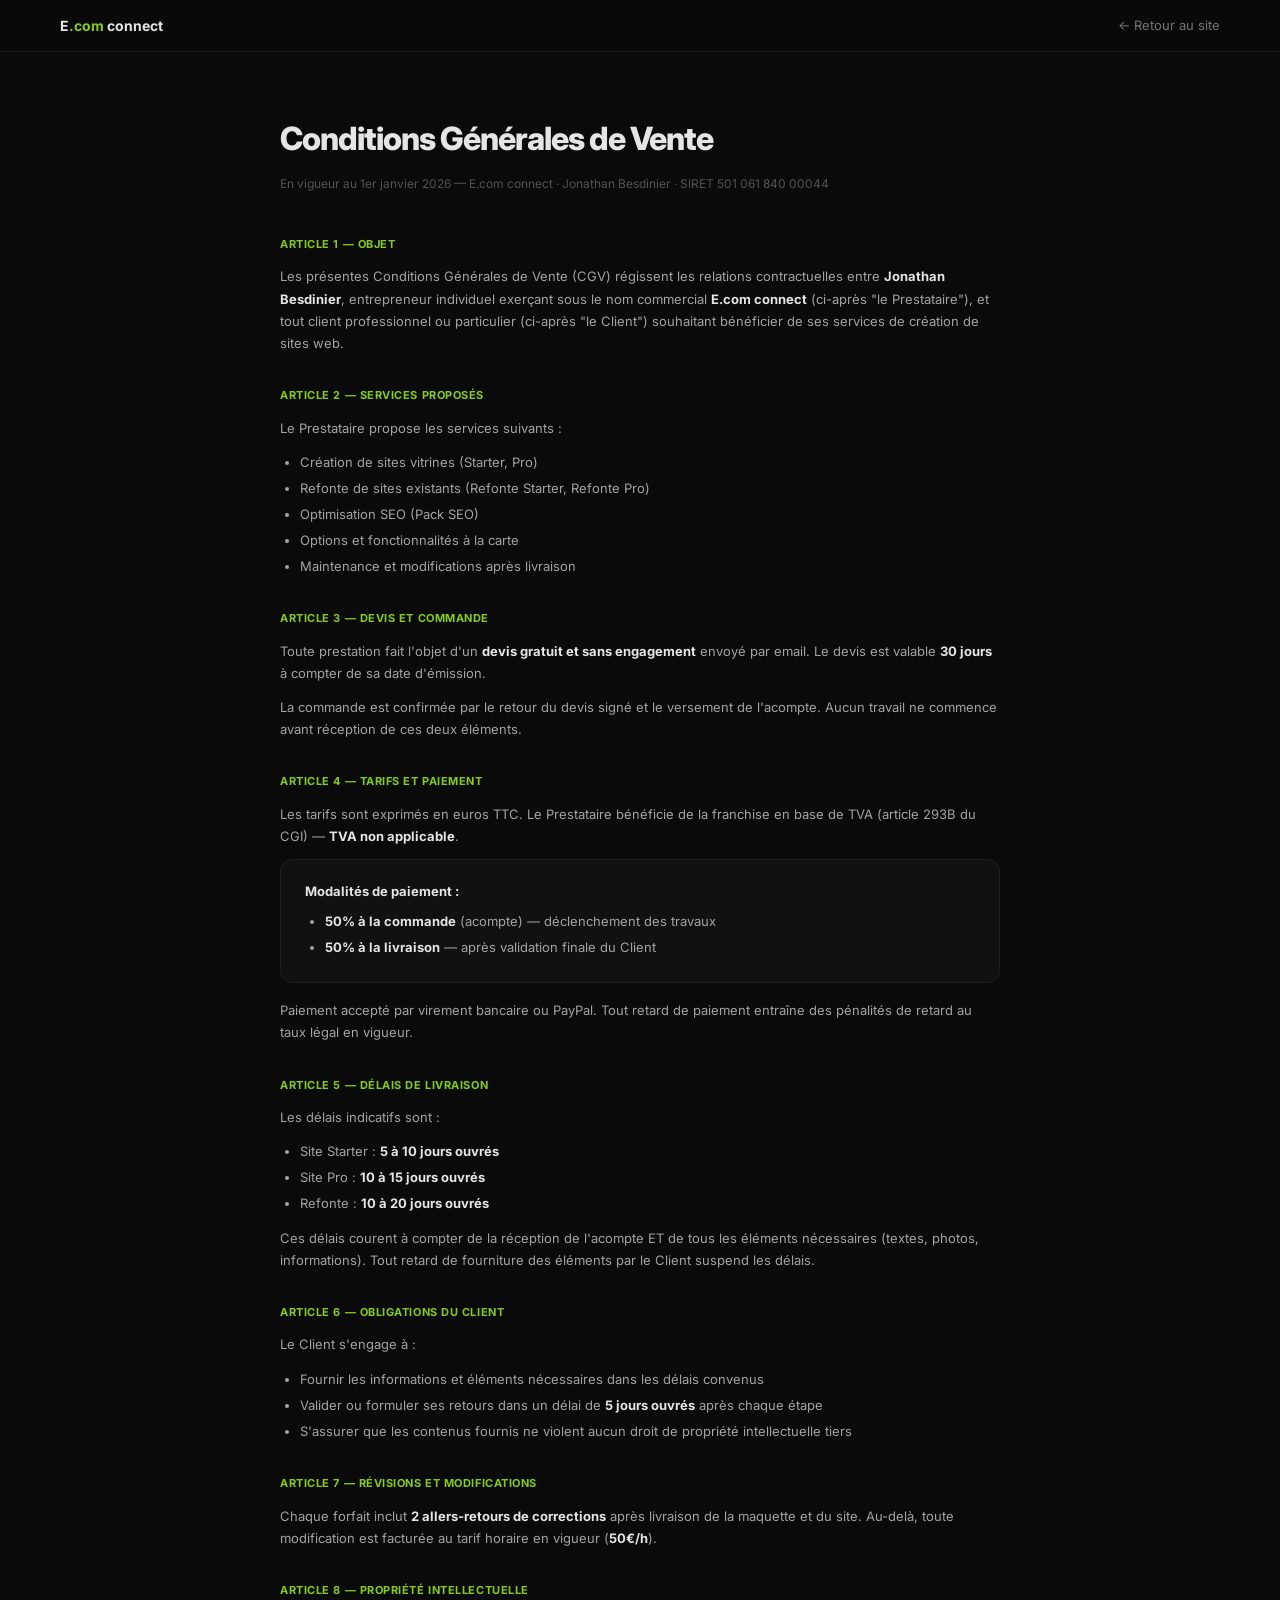
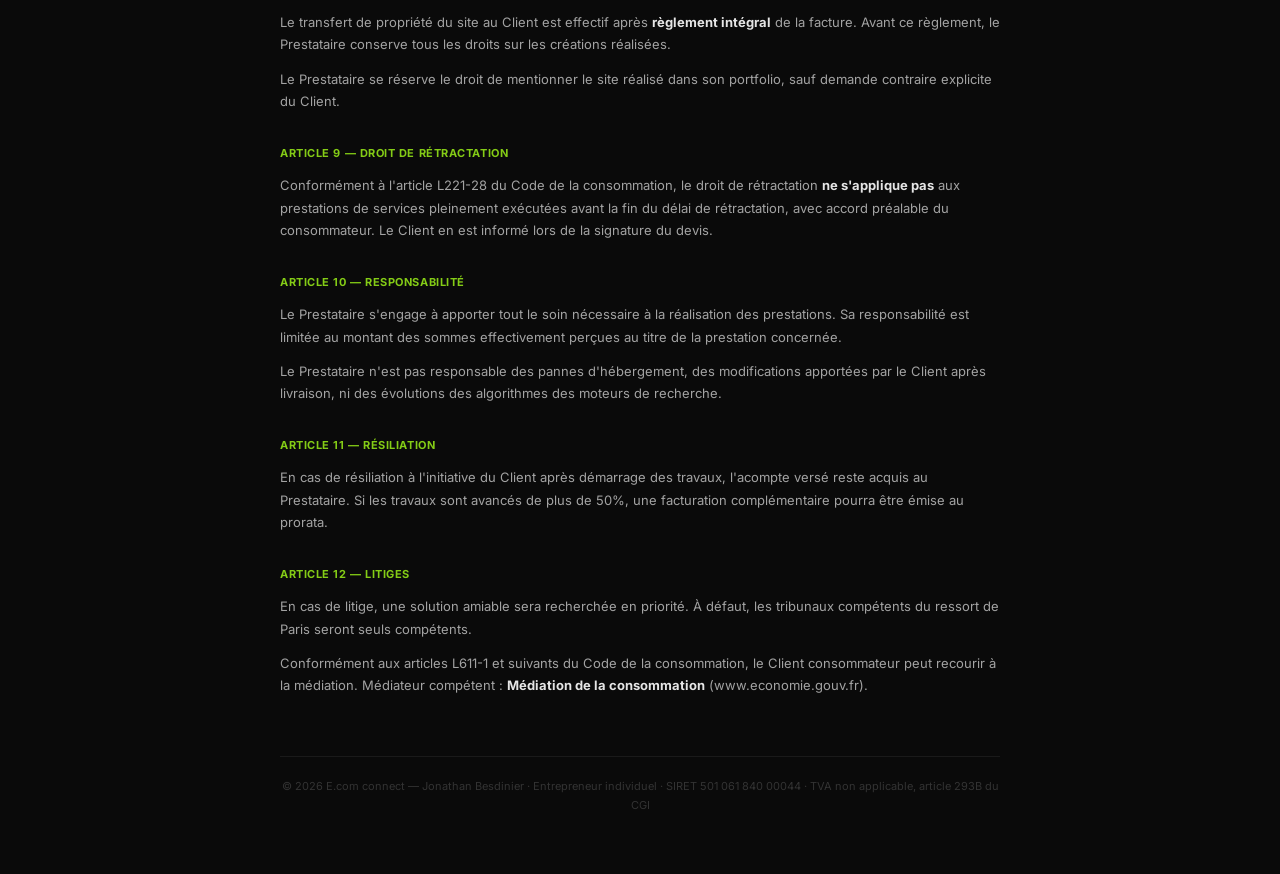
==== cgv.html @ ab317532 "Initial commit — Site vitrine E.com connect - Page principale (Ecomm-Connect-Presentation.html) - Ch" ====
<!DOCTYPE html>
<html lang="fr">
<head>
<meta charset="UTF-8">
<meta name="viewport" content="width=device-width, initial-scale=1.0">
<title>Conditions Générales de Vente — E.com connect</title>
<style>
  @import url('https://fonts.googleapis.com/css2?family=Inter:wght@400;500;600;700;800&display=swap');
  *{margin:0;padding:0;box-sizing:border-box}
  body{font-family:'Inter',sans-serif;background:#0a0a0a;color:#f0f0f0;line-height:1.7}
  .topbar{position:sticky;top:0;background:rgba(10,10,10,0.95);backdrop-filter:blur(20px);border-bottom:1px solid #1a1a1a;padding:0 60px;height:52px;display:flex;align-items:center;justify-content:space-between;z-index:100}
  .topbar a{font-size:13px;color:#737373;text-decoration:none}
  .topbar a:hover{color:#84cc16}
  .topbar .logo{font-size:14px;font-weight:700;color:#e5e5e5}
  .topbar .logo span{color:#84cc16}
  .container{max-width:800px;margin:0 auto;padding:60px 40px}
  h1{font-size:32px;font-weight:800;color:#e5e5e5;letter-spacing:-1px;margin-bottom:8px}
  .date{font-size:12px;color:#525252;margin-bottom:40px}
  h2{font-size:11px;font-weight:700;color:#84cc16;margin:32px 0 12px;text-transform:uppercase;letter-spacing:.05em}
  p{font-size:13px;color:#a3a3a3;margin-bottom:12px}
  ul{padding-left:20px;margin-bottom:12px}
  ul li{font-size:13px;color:#a3a3a3;margin-bottom:4px}
  strong{color:#e5e5e5}
  .card{background:#111;border:1px solid #1f1f1f;border-radius:12px;padding:20px 24px;margin-bottom:16px}
  .article-num{font-size:10px;color:#525252;font-weight:700;letter-spacing:.08em;text-transform:uppercase;margin-bottom:4px}
  footer-legal{display:block;margin-top:60px;padding-top:20px;border-top:1px solid #1a1a1a;font-size:11px;color:#333;text-align:center}
</style>
</head>
<body>

<div class="topbar">
  <div class="logo">E<span>.com</span> connect</div>
  <a href="Ecomm-Connect-Presentation.html">← Retour au site</a>
</div>

<div class="container">
  <h1>Conditions Générales de Vente</h1>
  <div class="date">En vigueur au 1er janvier 2026 — E.com connect · Jonathan Besdinier · SIRET 501 061 840 00044</div>

  <h2>Article 1 — Objet</h2>
  <p>Les présentes Conditions Générales de Vente (CGV) régissent les relations contractuelles entre <strong>Jonathan Besdinier</strong>, entrepreneur individuel exerçant sous le nom commercial <strong>E.com connect</strong> (ci-après "le Prestataire"), et tout client professionnel ou particulier (ci-après "le Client") souhaitant bénéficier de ses services de création de sites web.</p>

  <h2>Article 2 — Services proposés</h2>
  <p>Le Prestataire propose les services suivants :</p>
  <ul>
    <li>Création de sites vitrines (Starter, Pro)</li>
    <li>Refonte de sites existants (Refonte Starter, Refonte Pro)</li>
    <li>Optimisation SEO (Pack SEO)</li>
    <li>Options et fonctionnalités à la carte</li>
    <li>Maintenance et modifications après livraison</li>
  </ul>

  <h2>Article 3 — Devis et commande</h2>
  <p>Toute prestation fait l'objet d'un <strong>devis gratuit et sans engagement</strong> envoyé par email. Le devis est valable <strong>30 jours</strong> à compter de sa date d'émission.</p>
  <p>La commande est confirmée par le retour du devis signé et le versement de l'acompte. Aucun travail ne commence avant réception de ces deux éléments.</p>

  <h2>Article 4 — Tarifs et paiement</h2>
  <p>Les tarifs sont exprimés en euros TTC. Le Prestataire bénéficie de la franchise en base de TVA (article 293B du CGI) — <strong>TVA non applicable</strong>.</p>
  <div class="card">
    <p style="margin-bottom:8px"><strong>Modalités de paiement :</strong></p>
    <ul style="margin:0">
      <li><strong>50% à la commande</strong> (acompte) — déclenchement des travaux</li>
      <li><strong>50% à la livraison</strong> — après validation finale du Client</li>
    </ul>
  </div>
  <p>Paiement accepté par virement bancaire ou PayPal. Tout retard de paiement entraîne des pénalités de retard au taux légal en vigueur.</p>

  <h2>Article 5 — Délais de livraison</h2>
  <p>Les délais indicatifs sont :</p>
  <ul>
    <li>Site Starter : <strong>5 à 10 jours ouvrés</strong></li>
    <li>Site Pro : <strong>10 à 15 jours ouvrés</strong></li>
    <li>Refonte : <strong>10 à 20 jours ouvrés</strong></li>
  </ul>
  <p>Ces délais courent à compter de la réception de l'acompte ET de tous les éléments nécessaires (textes, photos, informations). Tout retard de fourniture des éléments par le Client suspend les délais.</p>

  <h2>Article 6 — Obligations du client</h2>
  <p>Le Client s'engage à :</p>
  <ul>
    <li>Fournir les informations et éléments nécessaires dans les délais convenus</li>
    <li>Valider ou formuler ses retours dans un délai de <strong>5 jours ouvrés</strong> après chaque étape</li>
    <li>S'assurer que les contenus fournis ne violent aucun droit de propriété intellectuelle tiers</li>
  </ul>

  <h2>Article 7 — Révisions et modifications</h2>
  <p>Chaque forfait inclut <strong>2 allers-retours de corrections</strong> après livraison de la maquette et du site. Au-delà, toute modification est facturée au tarif horaire en vigueur (<strong>50€/h</strong>).</p>

  <h2>Article 8 — Propriété intellectuelle</h2>
  <p>Le transfert de propriété du site au Client est effectif après <strong>règlement intégral</strong> de la facture. Avant ce règlement, le Prestataire conserve tous les droits sur les créations réalisées.</p>
  <p>Le Prestataire se réserve le droit de mentionner le site réalisé dans son portfolio, sauf demande contraire explicite du Client.</p>

  <h2>Article 9 — Droit de rétractation</h2>
  <p>Conformément à l'article L221-28 du Code de la consommation, le droit de rétractation <strong>ne s'applique pas</strong> aux prestations de services pleinement exécutées avant la fin du délai de rétractation, avec accord préalable du consommateur. Le Client en est informé lors de la signature du devis.</p>

  <h2>Article 10 — Responsabilité</h2>
  <p>Le Prestataire s'engage à apporter tout le soin nécessaire à la réalisation des prestations. Sa responsabilité est limitée au montant des sommes effectivement perçues au titre de la prestation concernée.</p>
  <p>Le Prestataire n'est pas responsable des pannes d'hébergement, des modifications apportées par le Client après livraison, ni des évolutions des algorithmes des moteurs de recherche.</p>

  <h2>Article 11 — Résiliation</h2>
  <p>En cas de résiliation à l'initiative du Client après démarrage des travaux, l'acompte versé reste acquis au Prestataire. Si les travaux sont avancés de plus de 50%, une facturation complémentaire pourra être émise au prorata.</p>

  <h2>Article 12 — Litiges</h2>
  <p>En cas de litige, une solution amiable sera recherchée en priorité. À défaut, les tribunaux compétents du ressort de Paris seront seuls compétents.</p>
  <p>Conformément aux articles L611-1 et suivants du Code de la consommation, le Client consommateur peut recourir à la médiation. Médiateur compétent : <strong>Médiation de la consommation</strong> (www.economie.gouv.fr).</p>

  <footer-legal>© 2026 E.com connect — Jonathan Besdinier · Entrepreneur individuel · SIRET 501 061 840 00044 · TVA non applicable, article 293B du CGI</footer-legal>
</div>

</body>
</html>
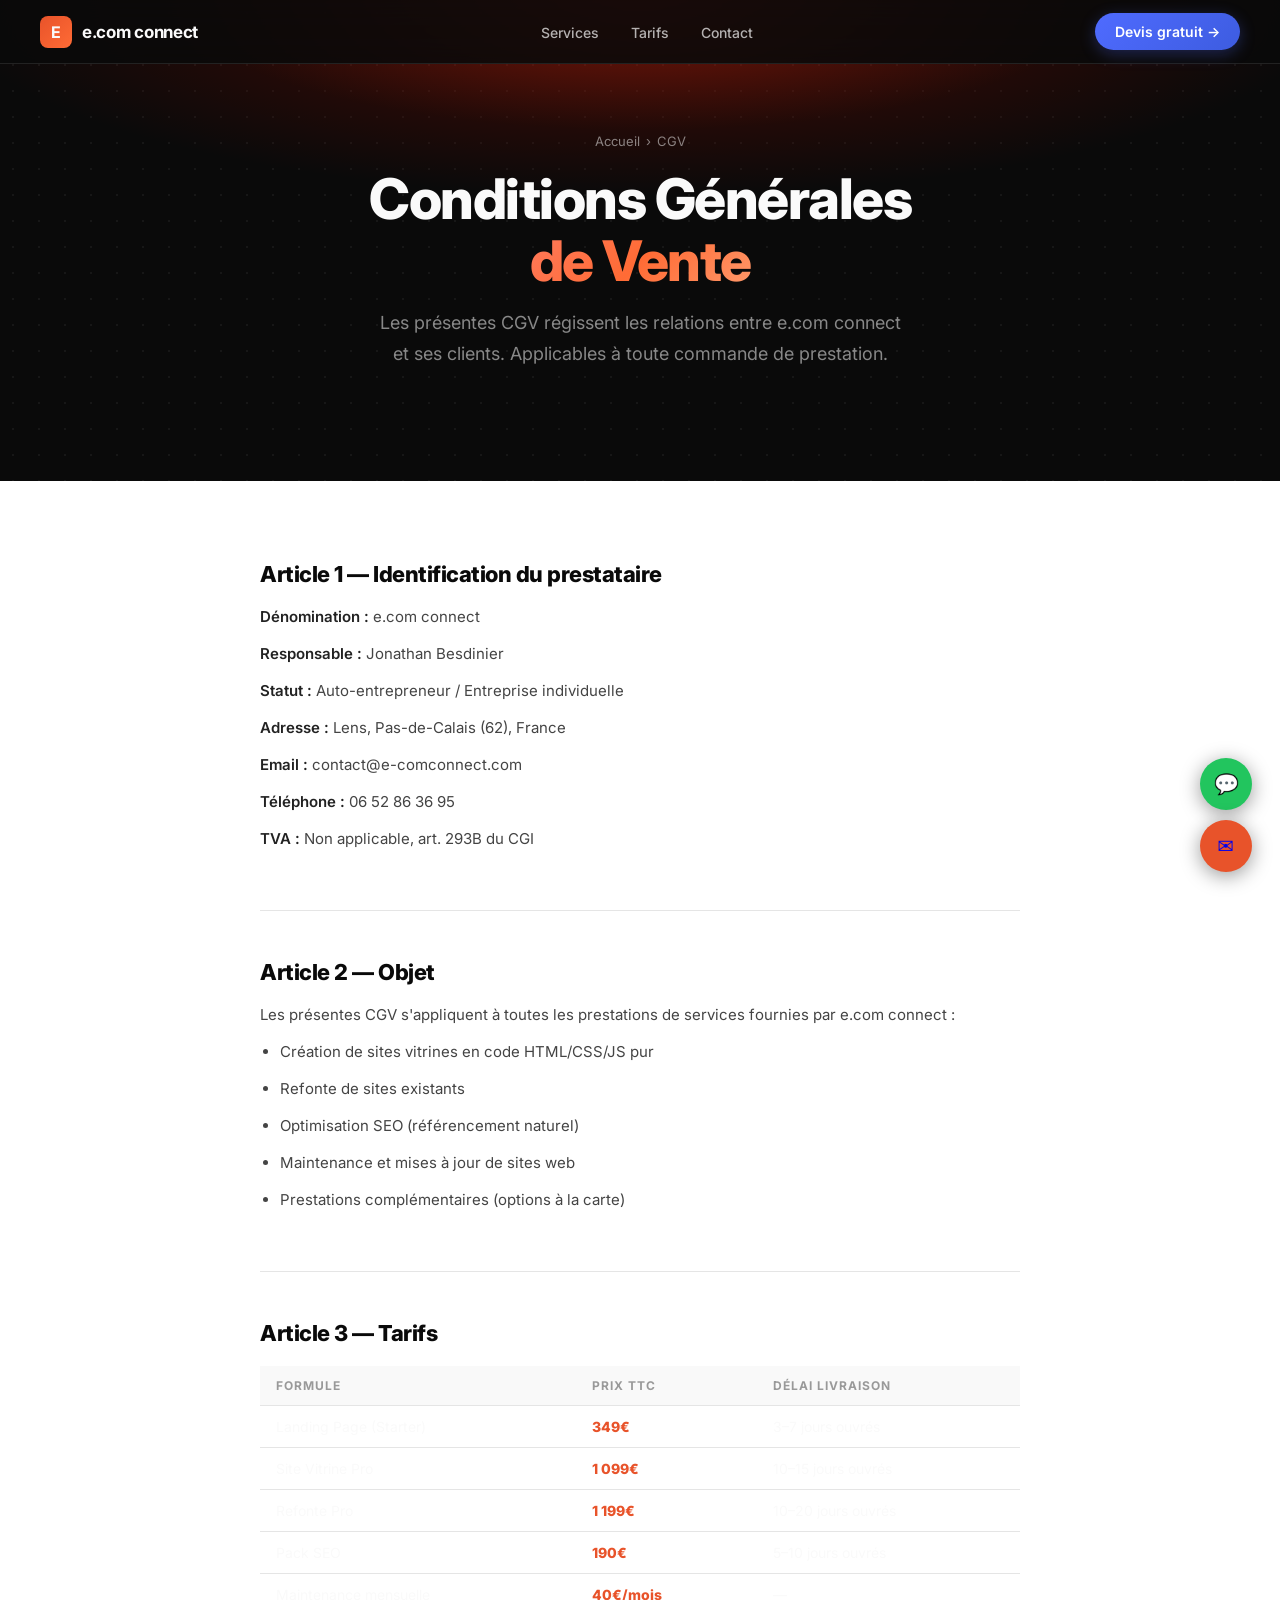
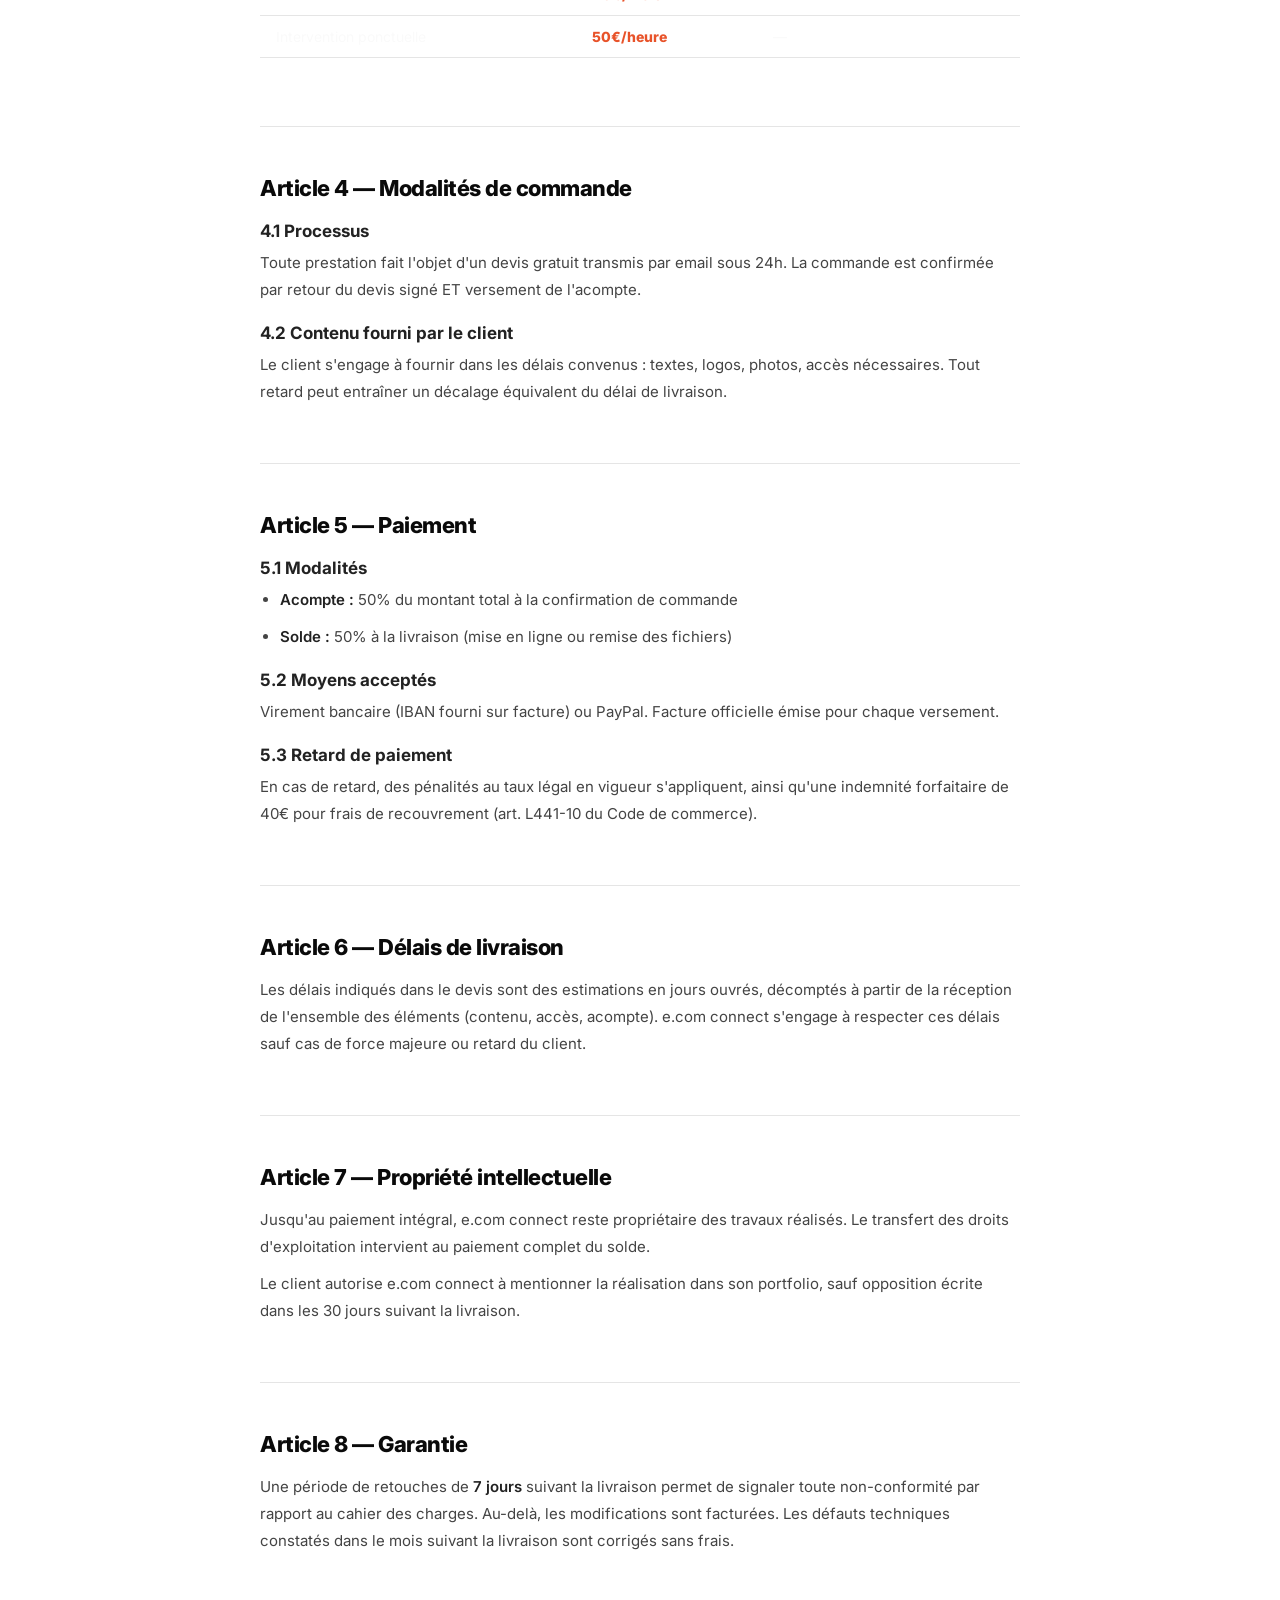
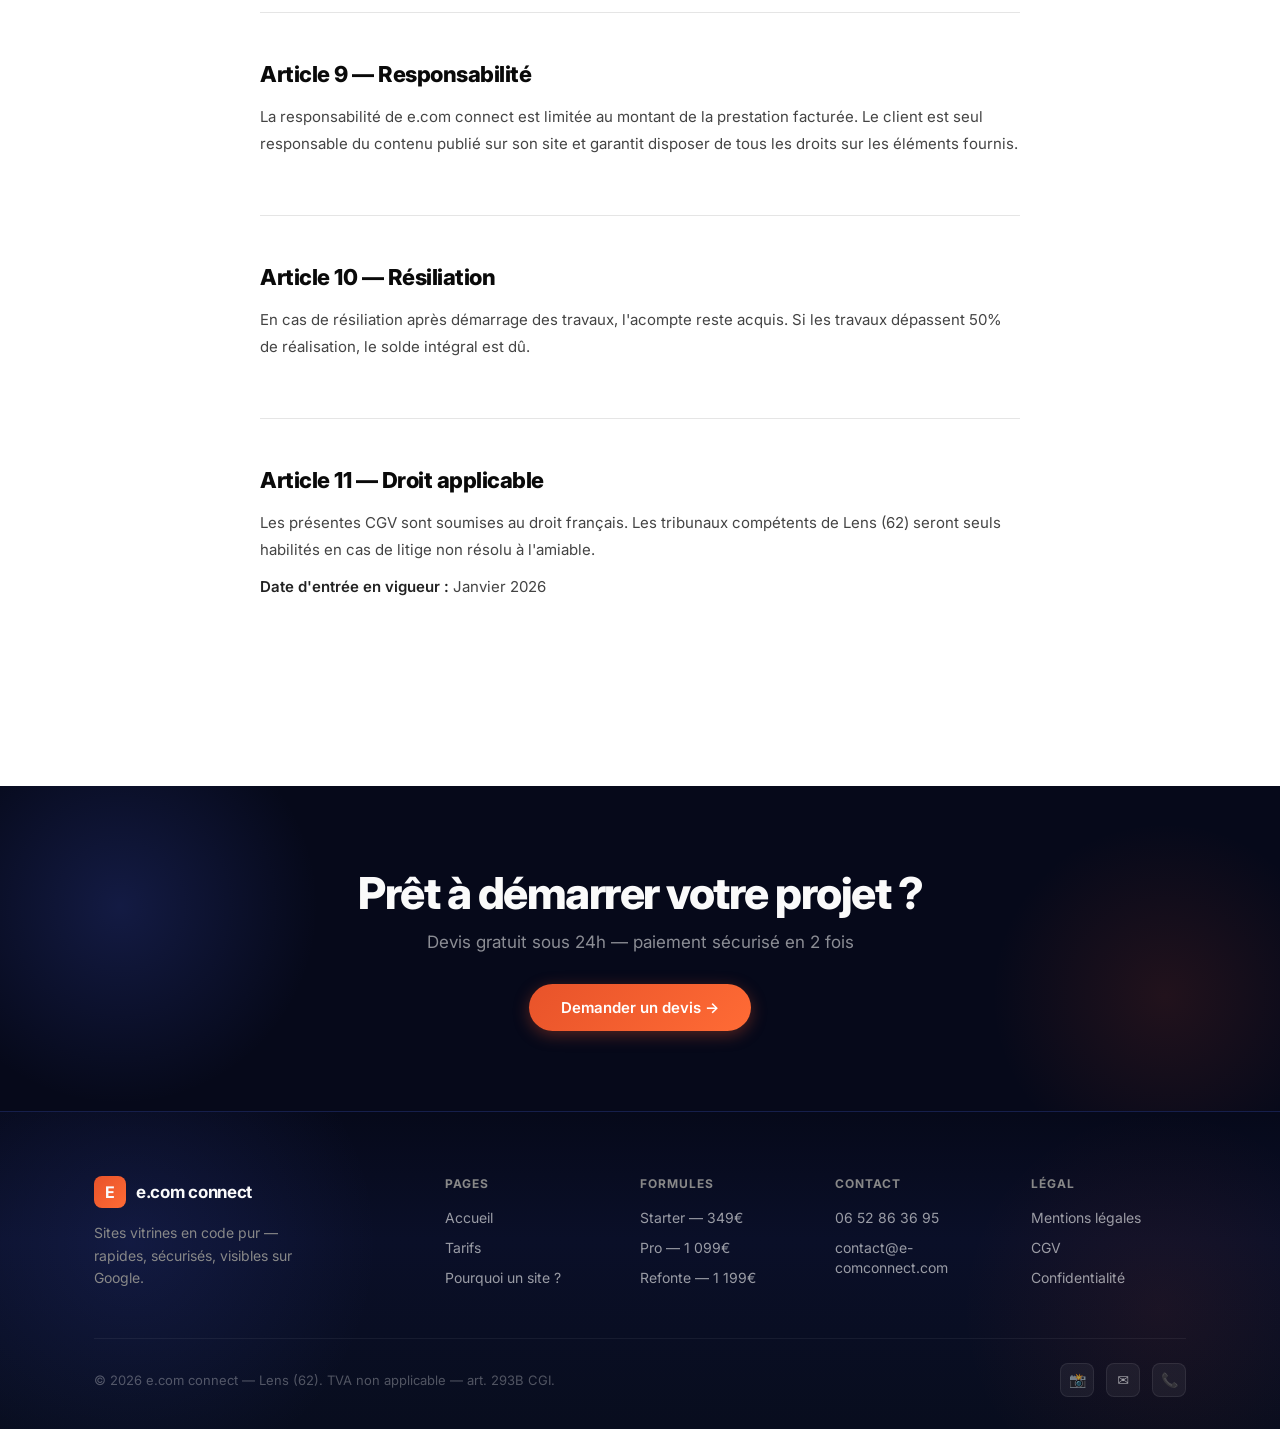
==== commit aeef01cc: "Refonte complète — nouveau branding crème/bleu, site complet - Nouveau site vitrine complet (index.h" ====
--- a/cgv.html
+++ b/cgv.html
@@ -1,110 +1,192 @@
 <!DOCTYPE html>
 <html lang="fr">
 <head>
-<meta charset="UTF-8">
-<meta name="viewport" content="width=device-width, initial-scale=1.0">
-<title>Conditions Générales de Vente — E.com connect</title>
-<style>
-  @import url('https://fonts.googleapis.com/css2?family=Inter:wght@400;500;600;700;800&display=swap');
-  *{margin:0;padding:0;box-sizing:border-box}
-  body{font-family:'Inter',sans-serif;background:#0a0a0a;color:#f0f0f0;line-height:1.7}
-  .topbar{position:sticky;top:0;background:rgba(10,10,10,0.95);backdrop-filter:blur(20px);border-bottom:1px solid #1a1a1a;padding:0 60px;height:52px;display:flex;align-items:center;justify-content:space-between;z-index:100}
-  .topbar a{font-size:13px;color:#737373;text-decoration:none}
-  .topbar a:hover{color:#84cc16}
-  .topbar .logo{font-size:14px;font-weight:700;color:#e5e5e5}
-  .topbar .logo span{color:#84cc16}
-  .container{max-width:800px;margin:0 auto;padding:60px 40px}
-  h1{font-size:32px;font-weight:800;color:#e5e5e5;letter-spacing:-1px;margin-bottom:8px}
-  .date{font-size:12px;color:#525252;margin-bottom:40px}
-  h2{font-size:11px;font-weight:700;color:#84cc16;margin:32px 0 12px;text-transform:uppercase;letter-spacing:.05em}
-  p{font-size:13px;color:#a3a3a3;margin-bottom:12px}
-  ul{padding-left:20px;margin-bottom:12px}
-  ul li{font-size:13px;color:#a3a3a3;margin-bottom:4px}
-  strong{color:#e5e5e5}
-  .card{background:#111;border:1px solid #1f1f1f;border-radius:12px;padding:20px 24px;margin-bottom:16px}
-  .article-num{font-size:10px;color:#525252;font-weight:700;letter-spacing:.08em;text-transform:uppercase;margin-bottom:4px}
-  footer-legal{display:block;margin-top:60px;padding-top:20px;border-top:1px solid #1a1a1a;font-size:11px;color:#333;text-align:center}
-</style>
+  <meta charset="UTF-8" />
+  <meta name="viewport" content="width=device-width, initial-scale=1.0" />
+  <title>CGV — Conditions Générales de Vente | E.Com Connect</title>
+  <meta name="robots" content="noindex" />
+  <link rel="icon" href="favicon.png" />
+  <link rel="stylesheet" href="shared.css" />
+  <style>
+    .legal-body { max-width:760px; margin:0 auto; }
+    .legal-section { margin-bottom:48px; padding-bottom:48px; border-bottom:1px solid #e5e5e5; }
+    .legal-section:last-child { border-bottom:none; }
+    .legal-section h2 { font-size:22px; font-weight:800; color:#0a0a0a; margin-bottom:16px; letter-spacing:-0.5px; }
+    .legal-section h3 { font-size:17px; font-weight:700; color:#222; margin:20px 0 8px; }
+    .legal-section p, .legal-section li { font-size:15px; color:#444; line-height:1.8; margin-bottom:10px; }
+    .legal-section ul, .legal-section ol { padding-left:20px; }
+    .legal-section strong { color:#222; font-weight:600; }
+    .pricing-table { width:100%; border-collapse:collapse; margin:20px 0; }
+    .pricing-table th, .pricing-table td { padding:12px 16px; text-align:left; border-bottom:1px solid #e5e5e5; font-size:14px; }
+    .pricing-table th { font-weight:700; font-size:12px; text-transform:uppercase; letter-spacing:1px; color:#999; background:#f9f9f9; }
+    .price-highlight { font-weight:800; color:#e8532a; }
+  </style>
 </head>
 <body>
 
-<div class="topbar">
-  <div class="logo">E<span>.com</span> connect</div>
-  <a href="Ecomm-Connect-Presentation.html">← Retour au site</a>
+<nav id="navbar">
+  <a href="index.html" class="nav-logo">
+    <div class="nav-logo-icon">E</div>
+    <span class="nav-logo-text">e.com connect</span>
+  </a>
+  <ul class="nav-links">
+    <li><a href="index.html#services">Services</a></li>
+    <li><a href="tarifs.html">Tarifs</a></li>
+    <li><a href="index.html#contact">Contact</a></li>
+  </ul>
+  <div class="nav-cta"><a href="index.html#contact" class="btn btn-blue">Devis gratuit →</a></div>
+  <div class="hamburger" id="hamburger" onclick="toggleMenu()"><span></span><span></span><span></span></div>
+</nav>
+<div class="mobile-menu" id="mobile-menu">
+  <a href="index.html" onclick="toggleMenu()">Accueil</a>
+  <a href="tarifs.html" onclick="toggleMenu()">Tarifs</a>
+  <a href="index.html#contact" class="mobile-cta" onclick="toggleMenu()">Devis gratuit →</a>
 </div>
 
-<div class="container">
-  <h1>Conditions Générales de Vente</h1>
-  <div class="date">En vigueur au 1er janvier 2026 — E.com connect · Jonathan Besdinier · SIRET 501 061 840 00044</div>
+<section class="page-hero">
+  <div class="page-hero-inner">
+    <div class="page-breadcrumb"><a href="index.html">Accueil</a> <span>›</span> <span>CGV</span></div>
+    <h1>Conditions Générales<br><span class="highlight">de Vente</span></h1>
+    <p>Les présentes CGV régissent les relations entre e.com connect et ses clients. Applicables à toute commande de prestation.</p>
+  </div>
+</section>
 
-  <h2>Article 1 — Objet</h2>
-  <p>Les présentes Conditions Générales de Vente (CGV) régissent les relations contractuelles entre <strong>Jonathan Besdinier</strong>, entrepreneur individuel exerçant sous le nom commercial <strong>E.com connect</strong> (ci-après "le Prestataire"), et tout client professionnel ou particulier (ci-après "le Client") souhaitant bénéficier de ses services de création de sites web.</p>
+<section class="section-light">
+  <div class="container">
+    <div class="legal-body">
 
-  <h2>Article 2 — Services proposés</h2>
-  <p>Le Prestataire propose les services suivants :</p>
-  <ul>
-    <li>Création de sites vitrines (Starter, Pro)</li>
-    <li>Refonte de sites existants (Refonte Starter, Refonte Pro)</li>
-    <li>Optimisation SEO (Pack SEO)</li>
-    <li>Options et fonctionnalités à la carte</li>
-    <li>Maintenance et modifications après livraison</li>
-  </ul>
+      <div class="legal-section reveal">
+        <h2>Article 1 — Identification du prestataire</h2>
+        <p><strong>Dénomination :</strong> e.com connect</p>
+        <p><strong>Responsable :</strong> Jonathan Besdinier</p>
+        <p><strong>Statut :</strong> Auto-entrepreneur / Entreprise individuelle</p>
+        <p><strong>Adresse :</strong> Lens, Pas-de-Calais (62), France</p>
+        <p><strong>Email :</strong> contact@e-comconnect.com</p>
+        <p><strong>Téléphone :</strong> 06 52 86 36 95</p>
+        <p><strong>TVA :</strong> Non applicable, art. 293B du CGI</p>
+      </div>
 
-  <h2>Article 3 — Devis et commande</h2>
-  <p>Toute prestation fait l'objet d'un <strong>devis gratuit et sans engagement</strong> envoyé par email. Le devis est valable <strong>30 jours</strong> à compter de sa date d'émission.</p>
-  <p>La commande est confirmée par le retour du devis signé et le versement de l'acompte. Aucun travail ne commence avant réception de ces deux éléments.</p>
+      <div class="legal-section reveal">
+        <h2>Article 2 — Objet</h2>
+        <p>Les présentes CGV s'appliquent à toutes les prestations de services fournies par e.com connect :</p>
+        <ul>
+          <li>Création de sites vitrines en code HTML/CSS/JS pur</li>
+          <li>Refonte de sites existants</li>
+          <li>Optimisation SEO (référencement naturel)</li>
+          <li>Maintenance et mises à jour de sites web</li>
+          <li>Prestations complémentaires (options à la carte)</li>
+        </ul>
+      </div>
 
-  <h2>Article 4 — Tarifs et paiement</h2>
-  <p>Les tarifs sont exprimés en euros TTC. Le Prestataire bénéficie de la franchise en base de TVA (article 293B du CGI) — <strong>TVA non applicable</strong>.</p>
-  <div class="card">
-    <p style="margin-bottom:8px"><strong>Modalités de paiement :</strong></p>
-    <ul style="margin:0">
-      <li><strong>50% à la commande</strong> (acompte) — déclenchement des travaux</li>
-      <li><strong>50% à la livraison</strong> — après validation finale du Client</li>
-    </ul>
+      <div class="legal-section reveal">
+        <h2>Article 3 — Tarifs</h2>
+        <table class="pricing-table">
+          <thead><tr><th>Formule</th><th>Prix TTC</th><th>Délai livraison</th></tr></thead>
+          <tbody>
+            <tr><td>Landing Page (Starter)</td><td class="price-highlight">349€</td><td>3–7 jours ouvrés</td></tr>
+            <tr><td>Site Vitrine Pro</td><td class="price-highlight">1 099€</td><td>10–15 jours ouvrés</td></tr>
+            <tr><td>Refonte Pro</td><td class="price-highlight">1 199€</td><td>10–20 jours ouvrés</td></tr>
+            <tr><td>Pack SEO</td><td class="price-highlight">190€</td><td>5–10 jours ouvrés</td></tr>
+            <tr><td>Maintenance mensuelle</td><td class="price-highlight">40€/mois</td><td>—</td></tr>
+            <tr><td>Intervention ponctuelle</td><td class="price-highlight">50€/heure</td><td>—</td></tr>
+          </tbody>
+        </table>
+      </div>
+
+      <div class="legal-section reveal">
+        <h2>Article 4 — Modalités de commande</h2>
+        <h3>4.1 Processus</h3>
+        <p>Toute prestation fait l'objet d'un devis gratuit transmis par email sous 24h. La commande est confirmée par retour du devis signé ET versement de l'acompte.</p>
+        <h3>4.2 Contenu fourni par le client</h3>
+        <p>Le client s'engage à fournir dans les délais convenus : textes, logos, photos, accès nécessaires. Tout retard peut entraîner un décalage équivalent du délai de livraison.</p>
+      </div>
+
+      <div class="legal-section reveal">
+        <h2>Article 5 — Paiement</h2>
+        <h3>5.1 Modalités</h3>
+        <ul>
+          <li><strong>Acompte :</strong> 50% du montant total à la confirmation de commande</li>
+          <li><strong>Solde :</strong> 50% à la livraison (mise en ligne ou remise des fichiers)</li>
+        </ul>
+        <h3>5.2 Moyens acceptés</h3>
+        <p>Virement bancaire (IBAN fourni sur facture) ou PayPal. Facture officielle émise pour chaque versement.</p>
+        <h3>5.3 Retard de paiement</h3>
+        <p>En cas de retard, des pénalités au taux légal en vigueur s'appliquent, ainsi qu'une indemnité forfaitaire de 40€ pour frais de recouvrement (art. L441-10 du Code de commerce).</p>
+      </div>
+
+      <div class="legal-section reveal">
+        <h2>Article 6 — Délais de livraison</h2>
+        <p>Les délais indiqués dans le devis sont des estimations en jours ouvrés, décomptés à partir de la réception de l'ensemble des éléments (contenu, accès, acompte). e.com connect s'engage à respecter ces délais sauf cas de force majeure ou retard du client.</p>
+      </div>
+
+      <div class="legal-section reveal">
+        <h2>Article 7 — Propriété intellectuelle</h2>
+        <p>Jusqu'au paiement intégral, e.com connect reste propriétaire des travaux réalisés. Le transfert des droits d'exploitation intervient au paiement complet du solde.</p>
+        <p>Le client autorise e.com connect à mentionner la réalisation dans son portfolio, sauf opposition écrite dans les 30 jours suivant la livraison.</p>
+      </div>
+
+      <div class="legal-section reveal">
+        <h2>Article 8 — Garantie</h2>
+        <p>Une période de retouches de <strong>7 jours</strong> suivant la livraison permet de signaler toute non-conformité par rapport au cahier des charges. Au-delà, les modifications sont facturées. Les défauts techniques constatés dans le mois suivant la livraison sont corrigés sans frais.</p>
+      </div>
+
+      <div class="legal-section reveal">
+        <h2>Article 9 — Responsabilité</h2>
+        <p>La responsabilité de e.com connect est limitée au montant de la prestation facturée. Le client est seul responsable du contenu publié sur son site et garantit disposer de tous les droits sur les éléments fournis.</p>
+      </div>
+
+      <div class="legal-section reveal">
+        <h2>Article 10 — Résiliation</h2>
+        <p>En cas de résiliation après démarrage des travaux, l'acompte reste acquis. Si les travaux dépassent 50% de réalisation, le solde intégral est dû.</p>
+      </div>
+
+      <div class="legal-section reveal">
+        <h2>Article 11 — Droit applicable</h2>
+        <p>Les présentes CGV sont soumises au droit français. Les tribunaux compétents de Lens (62) seront seuls habilités en cas de litige non résolu à l'amiable.</p>
+        <p><strong>Date d'entrée en vigueur :</strong> Janvier 2026</p>
+      </div>
+
+    </div>
   </div>
-  <p>Paiement accepté par virement bancaire ou PayPal. Tout retard de paiement entraîne des pénalités de retard au taux légal en vigueur.</p>
+</section>
 
-  <h2>Article 5 — Délais de livraison</h2>
-  <p>Les délais indicatifs sont :</p>
-  <ul>
-    <li>Site Starter : <strong>5 à 10 jours ouvrés</strong></li>
-    <li>Site Pro : <strong>10 à 15 jours ouvrés</strong></li>
-    <li>Refonte : <strong>10 à 20 jours ouvrés</strong></li>
-  </ul>
-  <p>Ces délais courent à compter de la réception de l'acompte ET de tous les éléments nécessaires (textes, photos, informations). Tout retard de fourniture des éléments par le Client suspend les délais.</p>
+<section class="cta-strip">
+  <div class="container cta-strip-inner">
+    <h2>Prêt à démarrer votre projet ?</h2>
+    <p>Devis gratuit sous 24h — paiement sécurisé en 2 fois</p>
+    <div class="cta-strip-actions">
+      <a href="index.html#contact" class="btn btn-primary btn-lg">Demander un devis →</a>
+    </div>
+  </div>
+</section>
 
-  <h2>Article 6 — Obligations du client</h2>
-  <p>Le Client s'engage à :</p>
-  <ul>
-    <li>Fournir les informations et éléments nécessaires dans les délais convenus</li>
-    <li>Valider ou formuler ses retours dans un délai de <strong>5 jours ouvrés</strong> après chaque étape</li>
-    <li>S'assurer que les contenus fournis ne violent aucun droit de propriété intellectuelle tiers</li>
-  </ul>
+<footer>
+  <div class="container">
+    <div class="footer-grid">
+      <div><div class="footer-brand-logo"><div class="nav-logo-icon">E</div><span class="nav-logo-text">e.com connect</span></div><p class="footer-tagline">Sites vitrines en code pur — rapides, sécurisés, visibles sur Google.</p></div>
+      <div><div class="footer-col-title">Pages</div><ul class="footer-links"><li><a href="index.html">Accueil</a></li><li><a href="tarifs.html">Tarifs</a></li><li><a href="pourquoi-un-site.html">Pourquoi un site ?</a></li></ul></div>
+      <div><div class="footer-col-title">Formules</div><ul class="footer-links"><li><a href="tarifs.html">Starter — 349€</a></li><li><a href="tarifs.html">Pro — 1 099€</a></li><li><a href="tarifs.html">Refonte — 1 199€</a></li></ul></div>
+      <div><div class="footer-col-title">Contact</div><ul class="footer-links"><li><a href="tel:0652863695">06 52 86 36 95</a></li><li><a href="mailto:contact@e-comconnect.com">contact@e-comconnect.com</a></li></ul></div>
+      <div><div class="footer-col-title">Légal</div><ul class="footer-links"><li><a href="mentions-legales.html">Mentions légales</a></li><li><a href="cgv.html">CGV</a></li><li><a href="politique-confidentialite.html">Confidentialité</a></li></ul></div>
+    </div>
+    <div class="footer-bottom">
+      <div class="footer-copyright">© 2026 e.com connect — Lens (62). TVA non applicable — art. 293B CGI.</div>
+      <div class="footer-socials"><a href="#" class="footer-social">📸</a><a href="mailto:contact@e-comconnect.com" class="footer-social">✉️</a><a href="tel:0652863695" class="footer-social">📞</a></div>
+    </div>
+  </div>
+</footer>
 
-  <h2>Article 7 — Révisions et modifications</h2>
-  <p>Chaque forfait inclut <strong>2 allers-retours de corrections</strong> après livraison de la maquette et du site. Au-delà, toute modification est facturée au tarif horaire en vigueur (<strong>50€/h</strong>).</p>
-
-  <h2>Article 8 — Propriété intellectuelle</h2>
-  <p>Le transfert de propriété du site au Client est effectif après <strong>règlement intégral</strong> de la facture. Avant ce règlement, le Prestataire conserve tous les droits sur les créations réalisées.</p>
-  <p>Le Prestataire se réserve le droit de mentionner le site réalisé dans son portfolio, sauf demande contraire explicite du Client.</p>
-
-  <h2>Article 9 — Droit de rétractation</h2>
-  <p>Conformément à l'article L221-28 du Code de la consommation, le droit de rétractation <strong>ne s'applique pas</strong> aux prestations de services pleinement exécutées avant la fin du délai de rétractation, avec accord préalable du consommateur. Le Client en est informé lors de la signature du devis.</p>
-
-  <h2>Article 10 — Responsabilité</h2>
-  <p>Le Prestataire s'engage à apporter tout le soin nécessaire à la réalisation des prestations. Sa responsabilité est limitée au montant des sommes effectivement perçues au titre de la prestation concernée.</p>
-  <p>Le Prestataire n'est pas responsable des pannes d'hébergement, des modifications apportées par le Client après livraison, ni des évolutions des algorithmes des moteurs de recherche.</p>
-
-  <h2>Article 11 — Résiliation</h2>
-  <p>En cas de résiliation à l'initiative du Client après démarrage des travaux, l'acompte versé reste acquis au Prestataire. Si les travaux sont avancés de plus de 50%, une facturation complémentaire pourra être émise au prorata.</p>
-
-  <h2>Article 12 — Litiges</h2>
-  <p>En cas de litige, une solution amiable sera recherchée en priorité. À défaut, les tribunaux compétents du ressort de Paris seront seuls compétents.</p>
-  <p>Conformément aux articles L611-1 et suivants du Code de la consommation, le Client consommateur peut recourir à la médiation. Médiateur compétent : <strong>Médiation de la consommation</strong> (www.economie.gouv.fr).</p>
-
-  <footer-legal>© 2026 E.com connect — Jonathan Besdinier · Entrepreneur individuel · SIRET 501 061 840 00044 · TVA non applicable, article 293B du CGI</footer-legal>
+<div class="floating-actions">
+  <a href="https://wa.me/33652863695" class="float-btn float-wa" target="_blank">💬</a>
+  <a href="mailto:contact@e-comconnect.com" class="float-btn float-mail">✉️</a>
 </div>
 
+<script>
+  const nb=document.getElementById('navbar');
+  window.addEventListener('scroll',()=>nb.classList.toggle('scrolled',scrollY>40),{passive:true});
+  function toggleMenu(){document.getElementById('mobile-menu').classList.toggle('open');}
+  const obs=new IntersectionObserver(e=>e.forEach(x=>{if(x.isIntersecting){x.target.classList.add('visible');obs.unobserve(x.target)}}),{threshold:.1,rootMargin:'0px 0px -40px 0px'});
+  document.querySelectorAll('.reveal').forEach(el=>obs.observe(el));
+</script>
 </body>
 </html>
--- a/shared.css
+++ b/shared.css
@@ -0,0 +1,255 @@
+/* ─── SHARED STYLES — e.com connect ─── */
+@import url('https://fonts.googleapis.com/css2?family=Inter:wght@300;400;500;600;700;800;900&display=swap');
+
+*, *::before, *::after { margin: 0; padding: 0; box-sizing: border-box; }
+html { scroll-behavior: smooth; }
+body {
+  font-family: 'Inter', ui-sans-serif, system-ui, sans-serif;
+  background: #0a0a0a;
+  color: #fafafa;
+  overflow-x: hidden;
+  -webkit-font-smoothing: antialiased;
+}
+
+:root {
+  --bg-dark: #0a0a0a;
+  --bg-card: #141414;
+  --bg-card-2: #1a1a1a;
+  --border: #222;
+  --border-light: #2e2e2e;
+  --bg-light: #ffffff;
+  --bg-gray: #f7f7f7;
+  --bg-navy: #06091a;
+  --text-white: #fafafa;
+  --text-muted: #888;
+  --text-dark: #0a0a0a;
+  --accent: #e8532a;
+  --accent-2: #ff6b35;
+  --blue: #4f6bff;
+  --blue-2: #3d5ce0;
+  --gold: #f5a623;
+  --radius: 12px;
+  --radius-lg: 20px;
+  --radius-pill: 999px;
+  --transition: 0.25s cubic-bezier(0.4,0,0.2,1);
+}
+
+/* ─── NAVBAR ─── */
+nav {
+  position: fixed; top:0; left:0; right:0; z-index:1000;
+  height: 64px;
+  display: flex; align-items: center; justify-content: space-between;
+  padding: 0 40px;
+  background: rgba(10,10,10,0.88);
+  backdrop-filter: blur(20px);
+  border-bottom: 1px solid var(--border);
+  transition: all var(--transition);
+}
+nav.scrolled { background: rgba(10,10,10,0.98); }
+.nav-logo { display:flex; align-items:center; gap:10px; text-decoration:none; color:var(--text-white); }
+.nav-logo-icon {
+  width:32px; height:32px;
+  background: linear-gradient(135deg, var(--accent), var(--accent-2));
+  border-radius:8px;
+  display:flex; align-items:center; justify-content:center;
+  font-size:16px; font-weight:700;
+}
+.nav-logo-text { font-size:17px; font-weight:700; letter-spacing:-0.3px; }
+.nav-links { display:flex; align-items:center; gap:32px; list-style:none; }
+.nav-links a { text-decoration:none; color:rgba(250,250,250,0.7); font-size:14px; font-weight:500; transition:color var(--transition); }
+.nav-links a:hover, .nav-links a.active { color:var(--text-white); }
+.nav-cta { display:flex; align-items:center; gap:12px; }
+.btn {
+  display:inline-flex; align-items:center; gap:6px;
+  padding:10px 20px; border-radius:var(--radius-pill);
+  font-size:14px; font-weight:600; text-decoration:none;
+  cursor:pointer; transition:all var(--transition); border:none; white-space:nowrap;
+  font-family:inherit;
+}
+.btn-primary { background:linear-gradient(135deg,var(--accent),var(--accent-2)); color:#fff; box-shadow:0 4px 16px rgba(232,83,42,0.35); }
+.btn-primary:hover { transform:translateY(-1px); box-shadow:0 6px 24px rgba(232,83,42,0.5); }
+.btn-blue { background:linear-gradient(135deg,var(--blue),var(--blue-2)); color:#fff; box-shadow:0 4px 16px rgba(79,107,255,0.3); }
+.btn-blue:hover { transform:translateY(-1px); box-shadow:0 6px 24px rgba(79,107,255,0.45); }
+.btn-outline { background:transparent; color:var(--text-white); border:1px solid var(--border-light); }
+.btn-outline:hover { background:rgba(255,255,255,0.06); border-color:#444; }
+.btn-lg { padding:14px 32px; font-size:15px; }
+.hamburger { display:none; flex-direction:column; gap:5px; cursor:pointer; padding:4px; }
+.hamburger span { width:22px; height:2px; background:var(--text-white); border-radius:2px; }
+.mobile-menu {
+  display:none; position:fixed; top:64px; left:0; right:0;
+  background:rgba(10,10,10,0.98); backdrop-filter:blur(20px);
+  border-bottom:1px solid var(--border); padding:20px; z-index:999;
+  flex-direction:column; gap:4px;
+}
+.mobile-menu.open { display:flex; }
+.mobile-menu a { padding:12px 16px; text-decoration:none; color:rgba(250,250,250,0.8); font-size:15px; font-weight:500; border-radius:var(--radius); transition:all var(--transition); }
+.mobile-menu a:hover { background:rgba(255,255,255,0.06); color:var(--text-white); }
+.mobile-menu .mobile-cta { margin-top:8px; background:linear-gradient(135deg,var(--accent),var(--accent-2)); color:#fff; text-align:center; font-weight:700; }
+
+/* ─── PAGE HERO ─── */
+.page-hero {
+  padding: 130px 24px 80px;
+  text-align: center;
+  background: var(--bg-dark);
+  position: relative;
+  overflow: hidden;
+}
+.page-hero::before {
+  content:'';
+  position:absolute; inset:0;
+  background-image: radial-gradient(circle, rgba(255,255,255,0.055) 1px, transparent 1px);
+  background-size: 26px 26px;
+  z-index:0;
+}
+.page-hero::after {
+  content:'';
+  position:absolute; inset:0;
+  background: radial-gradient(ellipse 80% 60% at 50% 0%, rgba(200,30,8,0.65) 0%, rgba(100,10,0,0.25) 45%, transparent 68%);
+  z-index:0;
+}
+.page-hero-inner { position:relative; z-index:1; max-width:760px; margin:0 auto; }
+.page-breadcrumb {
+  display:inline-flex; align-items:center; gap:6px;
+  font-size:13px; color:rgba(250,250,250,0.5); margin-bottom:20px;
+}
+.page-breadcrumb a { text-decoration:none; color:rgba(250,250,250,0.5); transition:color var(--transition); }
+.page-breadcrumb a:hover { color:var(--text-white); }
+.page-hero-badge {
+  display:inline-flex; align-items:center; gap:8px;
+  padding:6px 14px;
+  background:rgba(255,255,255,0.08); border:1px solid rgba(255,255,255,0.12);
+  border-radius:var(--radius-pill); font-size:13px; font-weight:500;
+  color:rgba(250,250,250,0.8); margin-bottom:24px;
+}
+.page-hero h1 {
+  font-size: clamp(32px, 5vw, 56px);
+  font-weight: 800; letter-spacing:-1.5px; line-height:1.1;
+  color:var(--text-white); margin-bottom:16px;
+}
+.page-hero h1 .highlight {
+  background:linear-gradient(135deg,#ff7a5c,var(--accent-2),#ff9a6c);
+  -webkit-background-clip:text; -webkit-text-fill-color:transparent; background-clip:text;
+}
+.page-hero p {
+  font-size:18px; color:var(--text-muted); line-height:1.7; max-width:540px; margin:0 auto 32px;
+}
+.page-hero-actions { display:flex; align-items:center; justify-content:center; gap:12px; flex-wrap:wrap; }
+
+/* ─── CONTAINER ─── */
+.container { max-width:1140px; margin:0 auto; padding:0 24px; }
+.container-sm { max-width:760px; margin:0 auto; padding:0 24px; }
+
+/* ─── SECTIONS ─── */
+.section-dark { background:var(--bg-dark); padding:80px 0; }
+.section-light { background:var(--bg-light); padding:80px 0; }
+.section-gray { background:var(--bg-gray); padding:80px 0; }
+.section-border-top { border-top:1px solid var(--border); }
+.section-border-top-light { border-top:1px solid #e8e8e8; }
+
+/* ─── TYPOGRAPHY ─── */
+.eyebrow {
+  display:inline-flex; align-items:center; gap:8px;
+  font-size:11px; font-weight:700; letter-spacing:2px; text-transform:uppercase;
+  margin-bottom:16px;
+}
+.eyebrow-icon { width:20px; height:20px; border-radius:6px; display:flex; align-items:center; justify-content:center; font-size:11px; }
+h2.dark-title { font-size:clamp(28px,4vw,48px); font-weight:800; letter-spacing:-1.5px; color:var(--text-white); line-height:1.1; margin-bottom:16px; }
+h2.light-title { font-size:clamp(28px,4vw,48px); font-weight:800; letter-spacing:-1.5px; color:var(--text-dark); line-height:1.1; margin-bottom:16px; }
+p.dark-sub { font-size:17px; color:var(--text-muted); line-height:1.7; }
+p.light-sub { font-size:17px; color:#555; line-height:1.7; }
+
+/* ─── CARDS ─── */
+.card {
+  background:var(--bg-card); border:1px solid var(--border);
+  border-radius:var(--radius-lg); padding:28px;
+  transition:all var(--transition);
+}
+.card:hover { border-color:var(--border-light); transform:translateY(-2px); }
+.card-light {
+  background:#fff; border:1.5px solid #e5e5e5;
+  border-radius:var(--radius-lg); padding:28px;
+  transition:all var(--transition);
+}
+.card-light:hover { border-color:#ccc; box-shadow:0 6px 24px rgba(0,0,0,0.07); transform:translateY(-2px); }
+
+/* ─── CTA MINI ─── */
+.cta-strip {
+  background:var(--bg-navy); padding:80px 0; text-align:center;
+  position:relative; overflow:hidden;
+}
+.cta-strip::before {
+  content:''; position:absolute; top:-80px; left:-80px; width:400px; height:400px;
+  border-radius:50%; background:radial-gradient(circle,rgba(79,107,255,0.18),transparent 70%);
+}
+.cta-strip::after {
+  content:''; position:absolute; bottom:-60px; right:-60px; width:350px; height:350px;
+  border-radius:50%; background:radial-gradient(circle,rgba(232,83,42,0.12),transparent 70%);
+}
+.cta-strip-inner { position:relative; z-index:1; }
+.cta-strip h2 { font-size:clamp(24px,4vw,44px); font-weight:800; letter-spacing:-1.5px; color:var(--text-white); margin-bottom:12px; }
+.cta-strip p { font-size:17px; color:rgba(250,250,250,0.55); margin-bottom:32px; }
+.cta-strip-actions { display:flex; justify-content:center; gap:12px; flex-wrap:wrap; }
+
+/* ─── FOOTER ─── */
+footer {
+  background: linear-gradient(180deg, #06091a 0%, #0a0f28 40%, #080d1e 100%);
+  border-top: 1px solid rgba(79,107,255,0.2);
+  padding: 64px 0 32px;
+  position: relative; overflow: hidden;
+}
+footer::before {
+  content:''; position:absolute; top:-120px; left:-120px;
+  width:500px; height:500px; border-radius:50%;
+  background:radial-gradient(circle,rgba(79,107,255,0.12),transparent 70%);
+  pointer-events:none;
+}
+footer::after {
+  content:''; position:absolute; bottom:-80px; right:-80px;
+  width:400px; height:400px; border-radius:50%;
+  background:radial-gradient(circle,rgba(232,83,42,0.08),transparent 70%);
+  pointer-events:none;
+}
+footer .container { position:relative; z-index:1; }
+.footer-grid { display:grid; grid-template-columns:2fr 1fr 1fr 1fr 1fr; gap:40px; margin-bottom:48px; }
+.footer-brand-logo { display:flex; align-items:center; gap:10px; margin-bottom:14px; }
+.footer-tagline { font-size:14px; color:var(--text-muted); line-height:1.6; max-width:220px; }
+.footer-col-title { font-size:12px; font-weight:700; text-transform:uppercase; letter-spacing:1px; color:var(--text-muted); margin-bottom:16px; }
+.footer-links { list-style:none; display:flex; flex-direction:column; gap:10px; }
+.footer-links a { text-decoration:none; color:rgba(250,250,250,0.6); font-size:14px; transition:color var(--transition); }
+.footer-links a:hover { color:var(--text-white); }
+.footer-bottom { display:flex; align-items:center; justify-content:space-between; padding-top:24px; border-top:1px solid rgba(255,255,255,0.06); }
+.footer-copyright { font-size:13px; color:rgba(250,250,250,0.3); }
+.footer-socials { display:flex; gap:12px; }
+.footer-social {
+  width:34px; height:34px;
+  background:rgba(255,255,255,0.05); border:1px solid rgba(255,255,255,0.08);
+  border-radius:8px; display:flex; align-items:center; justify-content:center;
+  font-size:14px; text-decoration:none; color:rgba(250,250,250,0.6);
+  transition:all var(--transition);
+}
+.footer-social:hover { border-color:rgba(255,255,255,0.15); color:var(--text-white); }
+
+/* ─── FLOATING ─── */
+.floating-actions { position:fixed; bottom:28px; right:28px; display:flex; flex-direction:column; gap:10px; z-index:999; }
+.float-btn { width:52px; height:52px; border-radius:50%; display:flex; align-items:center; justify-content:center; font-size:20px; text-decoration:none; box-shadow:0 4px 20px rgba(0,0,0,0.4); transition:all var(--transition); }
+.float-btn:hover { transform:translateY(-3px); }
+.float-wa { background:#22c55e; }
+.float-mail { background:var(--accent); }
+
+/* ─── REVEAL ANIMATIONS ─── */
+.reveal { opacity:0; transform:translateY(28px); transition:opacity 0.6s cubic-bezier(0.4,0,0.2,1),transform 0.6s cubic-bezier(0.4,0,0.2,1); }
+.reveal.visible { opacity:1; transform:translateY(0); }
+.reveal-delay-1 { transition-delay:0.1s; }
+.reveal-delay-2 { transition-delay:0.2s; }
+.reveal-delay-3 { transition-delay:0.3s; }
+
+/* ─── RESPONSIVE ─── */
+@media(max-width:768px) {
+  nav { padding:0 20px; }
+  .nav-links { display:none; }
+  .hamburger { display:flex; }
+  .footer-grid { grid-template-columns:1fr 1fr; gap:32px; }
+}
+@media(max-width:480px) {
+  .footer-grid { grid-template-columns:1fr; }
+}
